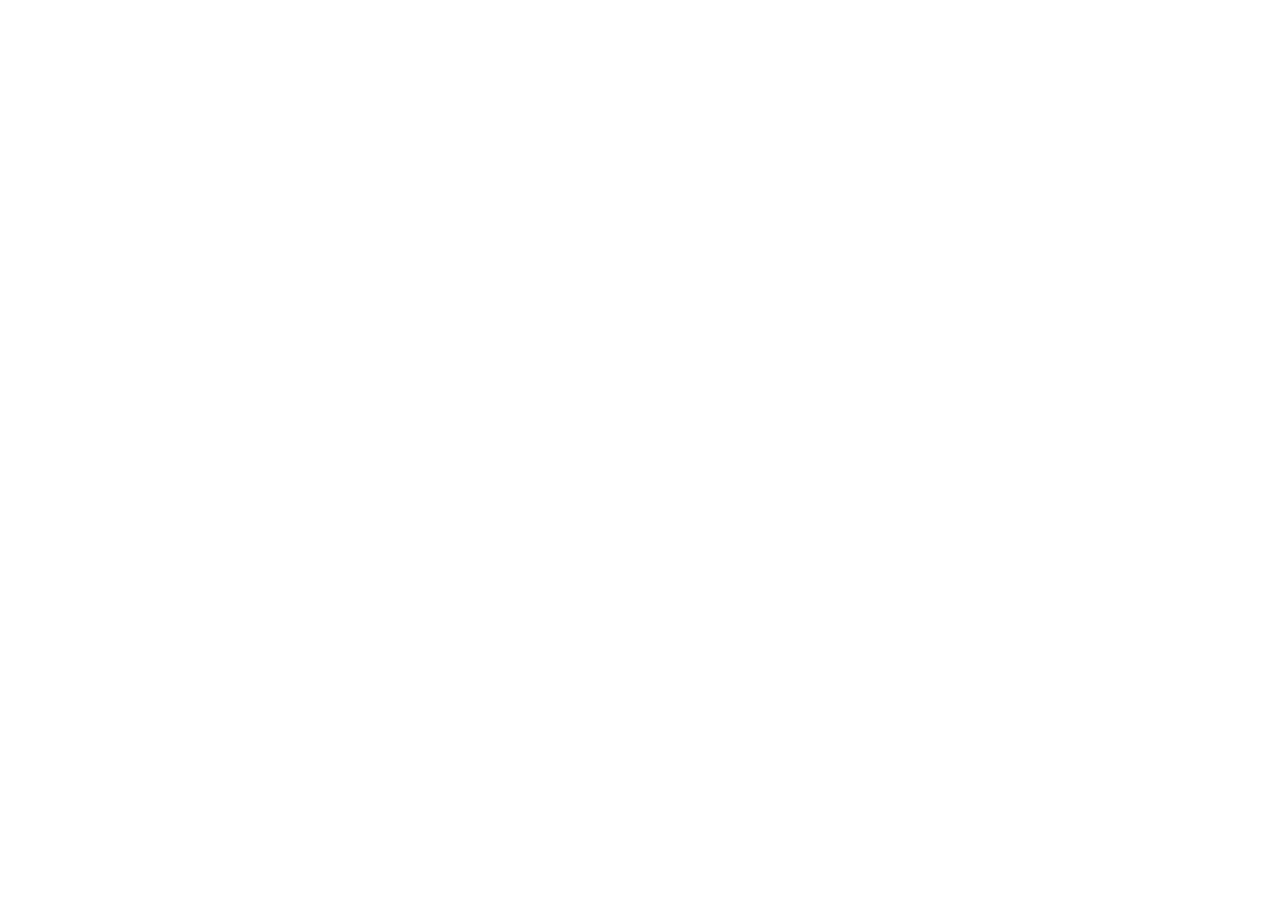
==== email/christian-email.html @ d640d651 "Initial commit: Project Accelerate Lynxeye scaffold + content brief" ====
<!DOCTYPE html>
<html lang="en">
<head>
<meta charset="UTF-8">
<title>Email to Christian — Project Accelerate Lynxeye</title>
<!--
  CLAUDE CODE: Build this file AFTER the proposal is deployed and the live URL is known.

  Reference materials:
    - spec/content-comprehensive.md (search "Email companion content") for the email body draft
    - email/personas-reading-guide.md for the reading guide condensed into the email
    - The deployed URL of the proposal — needs to be inserted into the link

  The email is HTML so Henrik can paste it into Gmail / Outlook with formatting preserved.
  Keep it tight. The proposal does the work; the email frames the invitation.

  Style: Clean, restrained, no marketing fluff. Lexend font if possible, fallback to Georgia
  or Helvetica for email-client compatibility. Inline styles (no external CSS) so it survives
  email-client rendering.

  Delete this comment block when you're done.
-->
</head>
<body style="font-family: Georgia, 'Times New Roman', serif; max-width: 640px; margin: 40px auto; padding: 0 20px; color: #1A1F1A; line-height: 1.65;">

<!-- BUILD THE EMAIL HERE based on the draft in spec/content-comprehensive.md -->

</body>
</html>
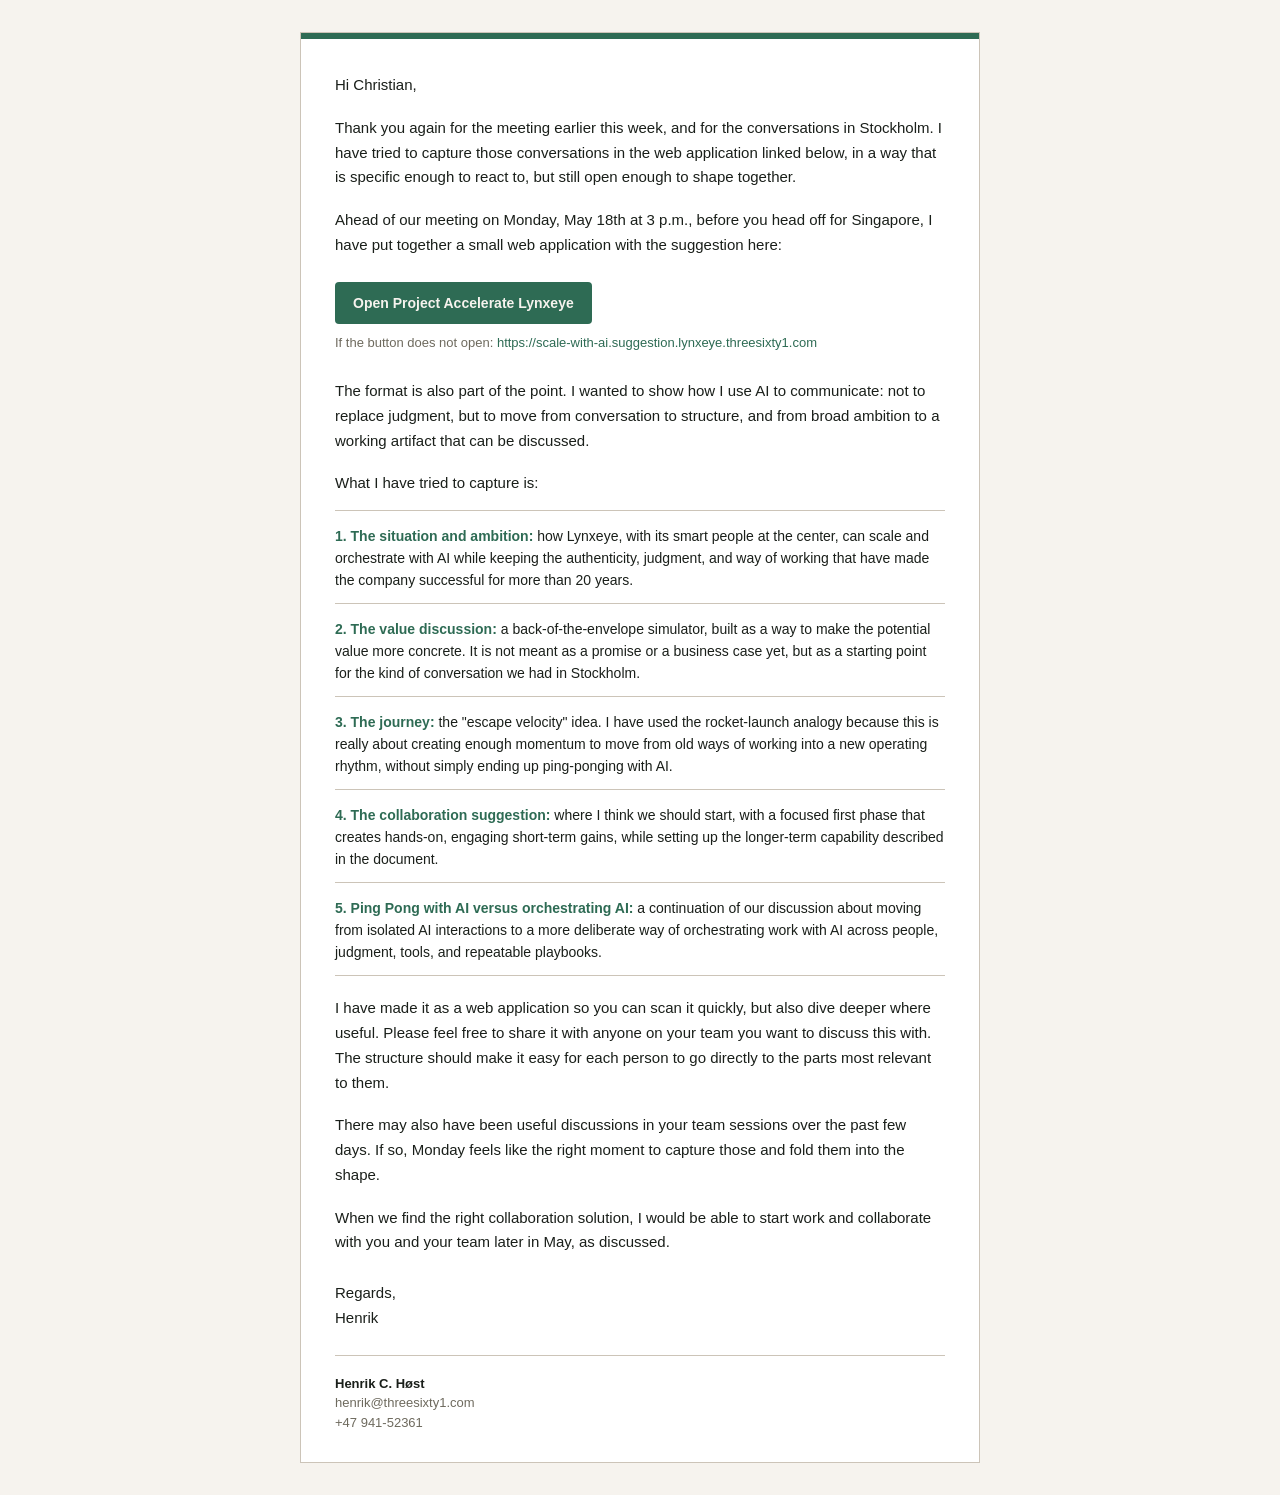
==== commit 08c17222: "docs: update christian email draft" ====
--- a/email/christian-email.html
+++ b/email/christian-email.html
@@ -2,28 +2,95 @@
 <html lang="en">
 <head>
 <meta charset="UTF-8">
-<title>Email to Christian — Project Accelerate Lynxeye</title>
-<!--
-  CLAUDE CODE: Build this file AFTER the proposal is deployed and the live URL is known.
+<meta name="viewport" content="width=device-width, initial-scale=1.0">
+<title>Email to Christian: Project Accelerate Lynxeye</title>
+</head>
+<body style="margin:0; padding:0; background:#F6F3EE; color:#1A1F1A;">
+  <table role="presentation" width="100%" cellspacing="0" cellpadding="0" border="0" style="background:#F6F3EE; margin:0; padding:0;">
+    <tr>
+      <td align="center" style="padding:32px 18px;">
+        <table role="presentation" width="100%" cellspacing="0" cellpadding="0" border="0" style="max-width:680px; background:#FFFFFF; border:1px solid #CCC4B8;">
+          <tr>
+            <td style="padding:0;">
+              <div style="height:6px; background:#2E6B54; line-height:6px; font-size:6px;">&nbsp;</div>
+            </td>
+          </tr>
+          <tr>
+            <td style="padding:34px 34px 30px 34px; font-family:Lexend, Arial, sans-serif; font-size:15px; line-height:1.65; color:#1A1F1A;">
+              <p style="margin:0 0 18px 0;">Hi Christian,</p>
 
-  Reference materials:
-    - spec/content-comprehensive.md (search "Email companion content") for the email body draft
-    - email/personas-reading-guide.md for the reading guide condensed into the email
-    - The deployed URL of the proposal — needs to be inserted into the link
+              <p style="margin:0 0 18px 0;">Thank you again for the meeting earlier this week, and for the conversations in Stockholm. I have tried to capture those conversations in the web application linked below, in a way that is specific enough to react to, but still open enough to shape together.</p>
 
-  The email is HTML so Henrik can paste it into Gmail / Outlook with formatting preserved.
-  Keep it tight. The proposal does the work; the email frames the invitation.
+              <p style="margin:0 0 18px 0;">Ahead of our meeting on Monday, May 18th at 3 p.m., before you head off for Singapore, I have put together a small web application with the suggestion here:</p>
 
-  Style: Clean, restrained, no marketing fluff. Lexend font if possible, fallback to Georgia
-  or Helvetica for email-client compatibility. Inline styles (no external CSS) so it survives
-  email-client rendering.
+              <table role="presentation" cellspacing="0" cellpadding="0" border="0" style="margin:24px 0 10px 0;">
+                <tr>
+                  <td style="background:#2E6B54; border-radius:4px;">
+                    <a href="https://scale-with-ai.suggestion.lynxeye.threesixty1.com" style="display:inline-block; padding:13px 18px; font-family:Lexend, Arial, sans-serif; font-size:14px; line-height:1.2; color:#F6F3EE; text-decoration:none; font-weight:600;">
+                      Open Project Accelerate Lynxeye
+                    </a>
+                  </td>
+                </tr>
+              </table>
 
-  Delete this comment block when you're done.
--->
-</head>
-<body style="font-family: Georgia, 'Times New Roman', serif; max-width: 640px; margin: 40px auto; padding: 0 20px; color: #1A1F1A; line-height: 1.65;">
+              <p style="margin:0 0 26px 0; font-family:Lexend, Arial, sans-serif; font-size:13px; line-height:1.45; color:#6E6A5E;">
+                If the button does not open: <span style="color:#2E6B54;">https://scale-with-ai.suggestion.lynxeye.threesixty1.com</span>
+              </p>
 
-<!-- BUILD THE EMAIL HERE based on the draft in spec/content-comprehensive.md -->
+              <p style="margin:0 0 18px 0;">The format is also part of the point. I wanted to show how I use AI to communicate: not to replace judgment, but to move from conversation to structure, and from broad ambition to a working artifact that can be discussed.</p>
 
+              <p style="margin:0 0 14px 0;">What I have tried to capture is:</p>
+
+              <table role="presentation" width="100%" cellspacing="0" cellpadding="0" border="0" style="margin:0 0 20px 0; border-top:1px solid #CCC4B8;">
+                <tr>
+                  <td style="padding:15px 0 12px 0; border-bottom:1px solid #CCC4B8; font-family:Lexend, Arial, sans-serif; font-size:14px; line-height:1.55; color:#1A1F1A;">
+                    <strong style="color:#2E6B54;">1. The situation and ambition:</strong> how Lynxeye, with its smart people at the center, can scale and orchestrate with AI while keeping the authenticity, judgment, and way of working that have made the company successful for more than 20 years.
+                  </td>
+                </tr>
+                <tr>
+                  <td style="padding:15px 0 12px 0; border-bottom:1px solid #CCC4B8; font-family:Lexend, Arial, sans-serif; font-size:14px; line-height:1.55; color:#1A1F1A;">
+                    <strong style="color:#2E6B54;">2. The value discussion:</strong> a back-of-the-envelope simulator, built as a way to make the potential value more concrete. It is not meant as a promise or a business case yet, but as a starting point for the kind of conversation we had in Stockholm.
+                  </td>
+                </tr>
+                <tr>
+                  <td style="padding:15px 0 12px 0; border-bottom:1px solid #CCC4B8; font-family:Lexend, Arial, sans-serif; font-size:14px; line-height:1.55; color:#1A1F1A;">
+                    <strong style="color:#2E6B54;">3. The journey:</strong> the "escape velocity" idea. I have used the rocket-launch analogy because this is really about creating enough momentum to move from old ways of working into a new operating rhythm, without simply ending up ping-ponging with AI.
+                  </td>
+                </tr>
+                <tr>
+                  <td style="padding:15px 0 12px 0; border-bottom:1px solid #CCC4B8; font-family:Lexend, Arial, sans-serif; font-size:14px; line-height:1.55; color:#1A1F1A;">
+                    <strong style="color:#2E6B54;">4. The collaboration suggestion:</strong> where I think we should start, with a focused first phase that creates hands-on, engaging short-term gains, while setting up the longer-term capability described in the document.
+                  </td>
+                </tr>
+                <tr>
+                  <td style="padding:15px 0 12px 0; border-bottom:1px solid #CCC4B8; font-family:Lexend, Arial, sans-serif; font-size:14px; line-height:1.55; color:#1A1F1A;">
+                    <strong style="color:#2E6B54;">5. Ping Pong with AI versus orchestrating AI:</strong> a continuation of our discussion about moving from isolated AI interactions to a more deliberate way of orchestrating work with AI across people, judgment, tools, and repeatable playbooks.
+                  </td>
+                </tr>
+              </table>
+
+              <p style="margin:0 0 18px 0;">I have made it as a web application so you can scan it quickly, but also dive deeper where useful. Please feel free to share it with anyone on your team you want to discuss this with. The structure should make it easy for each person to go directly to the parts most relevant to them.</p>
+
+              <p style="margin:0 0 18px 0;">There may also have been useful discussions in your team sessions over the past few days. If so, Monday feels like the right moment to capture those and fold them into the shape.</p>
+
+              <p style="margin:0 0 26px 0;">When we find the right collaboration solution, I would be able to start work and collaborate with you and your team later in May, as discussed.</p>
+
+              <p style="margin:0 0 24px 0;">Regards,<br>Henrik</p>
+
+              <table role="presentation" width="100%" cellspacing="0" cellpadding="0" border="0" style="border-top:1px solid #CCC4B8;">
+                <tr>
+                  <td style="padding-top:18px; font-family:Lexend, Arial, sans-serif; font-size:13px; line-height:1.5; color:#6E6A5E;">
+                    <strong style="color:#1A1F1A;">Henrik C. Høst</strong><br>
+                    henrik@threesixty1.com<br>
+                    +47 941-52361
+                  </td>
+                </tr>
+              </table>
+            </td>
+          </tr>
+        </table>
+      </td>
+    </tr>
+  </table>
 </body>
 </html>
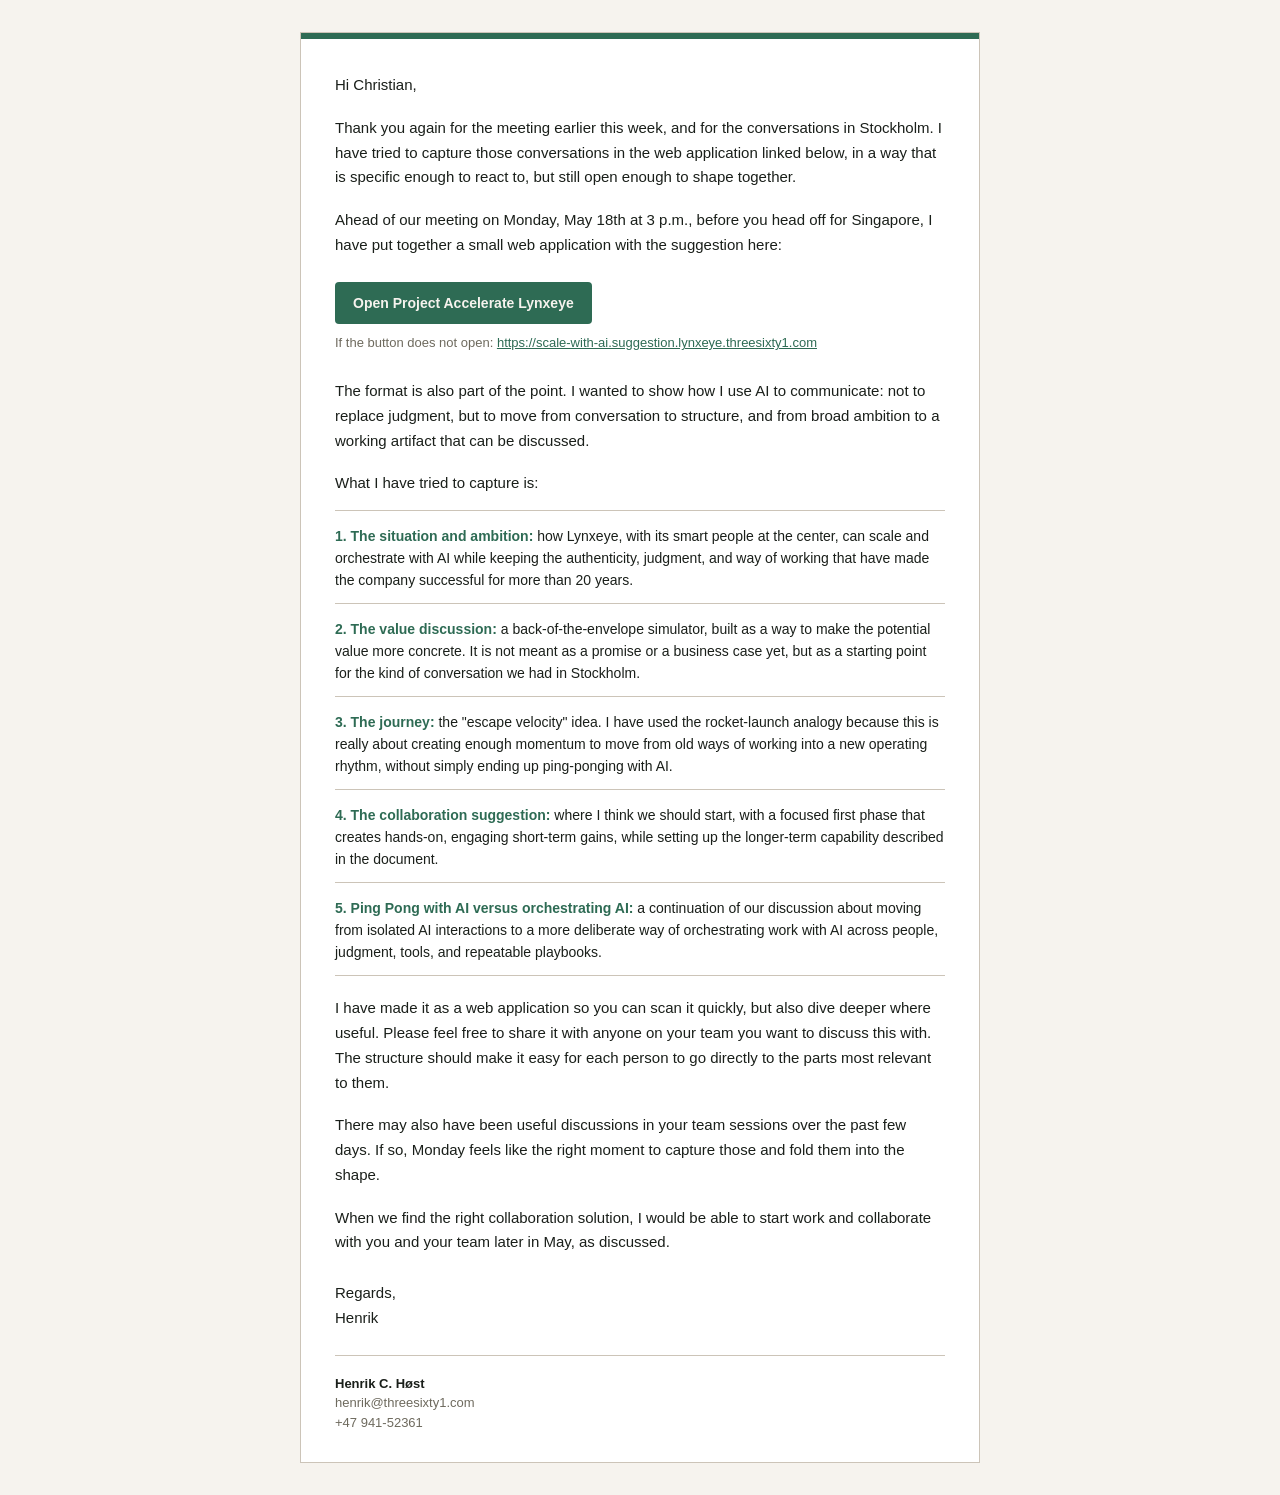
==== commit a6532bb8: "docs: make fallback email link clickable" ====
--- a/email/christian-email.html
+++ b/email/christian-email.html
@@ -34,7 +34,7 @@
               </table>
 
               <p style="margin:0 0 26px 0; font-family:Lexend, Arial, sans-serif; font-size:13px; line-height:1.45; color:#6E6A5E;">
-                If the button does not open: <span style="color:#2E6B54;">https://scale-with-ai.suggestion.lynxeye.threesixty1.com</span>
+                If the button does not open: <a href="https://scale-with-ai.suggestion.lynxeye.threesixty1.com" style="color:#2E6B54; text-decoration:underline;">https://scale-with-ai.suggestion.lynxeye.threesixty1.com</a>
               </p>
 
               <p style="margin:0 0 18px 0;">The format is also part of the point. I wanted to show how I use AI to communicate: not to replace judgment, but to move from conversation to structure, and from broad ambition to a working artifact that can be discussed.</p>
